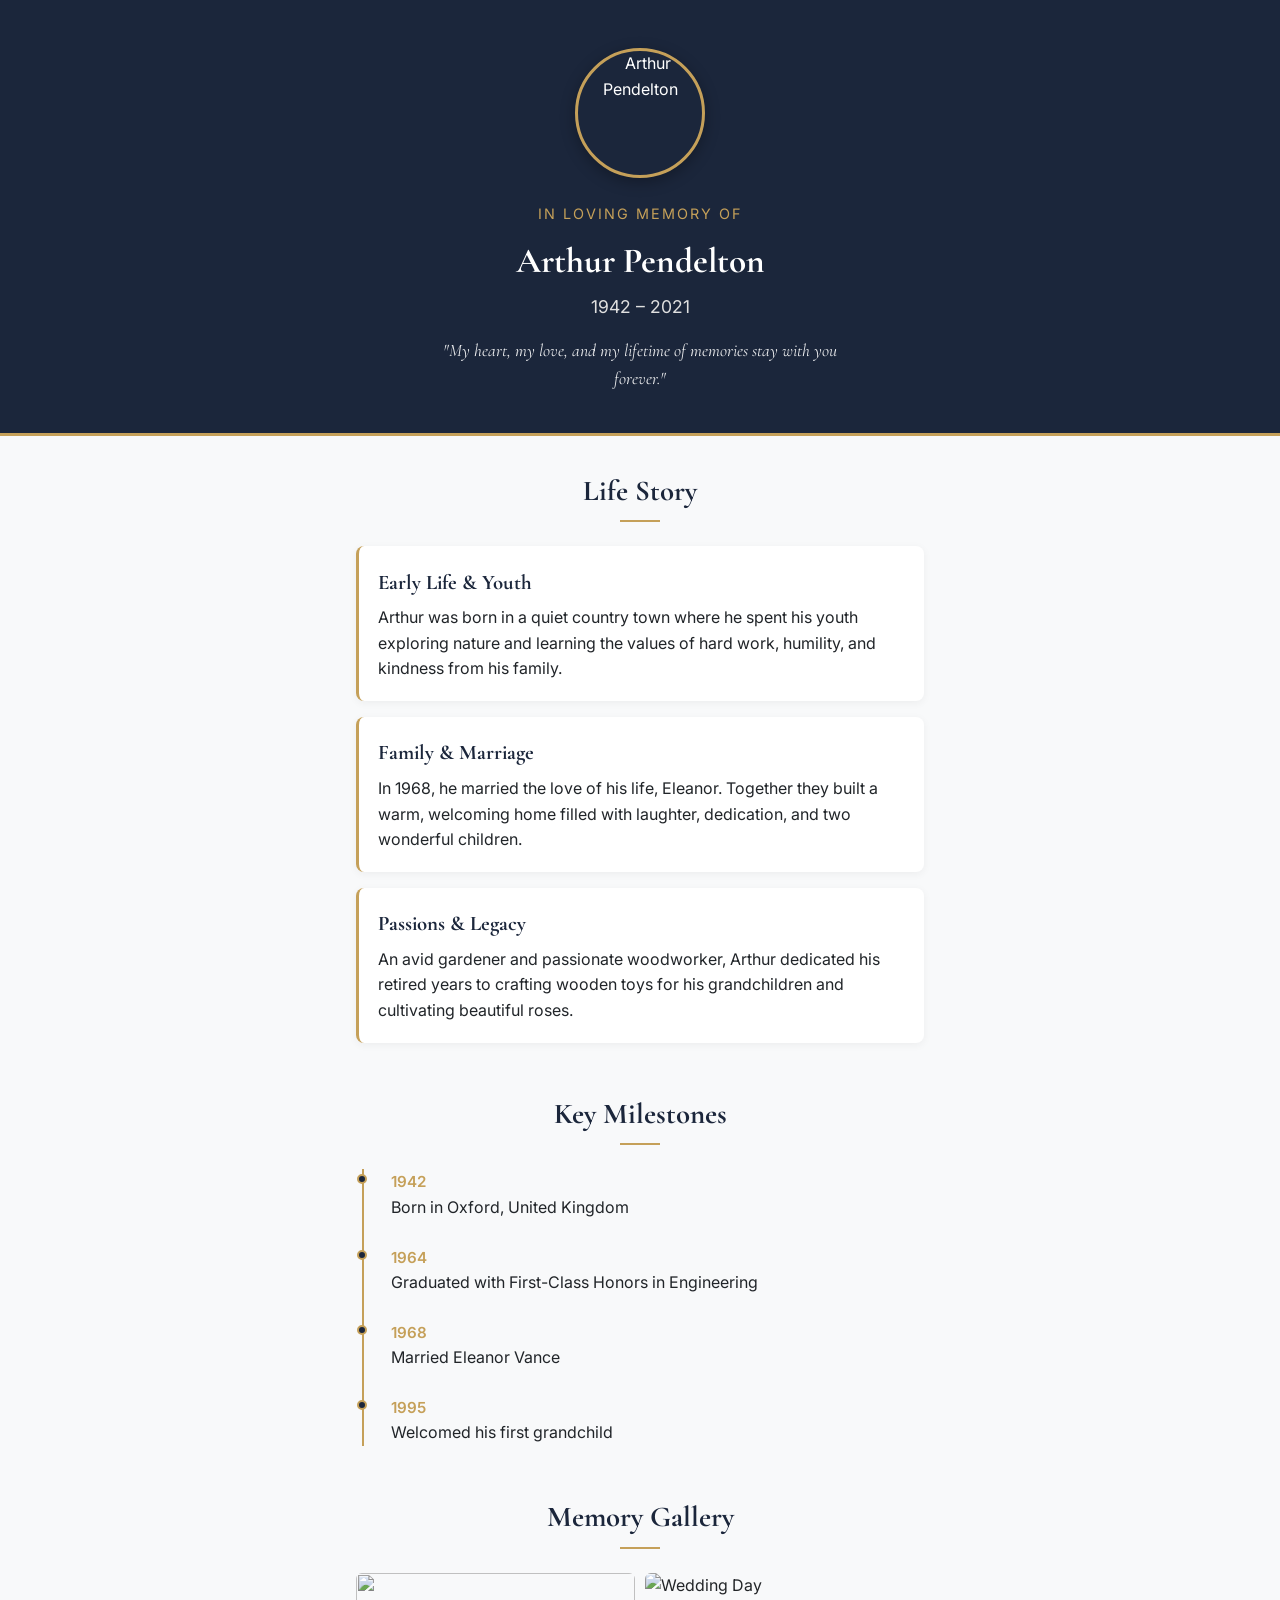
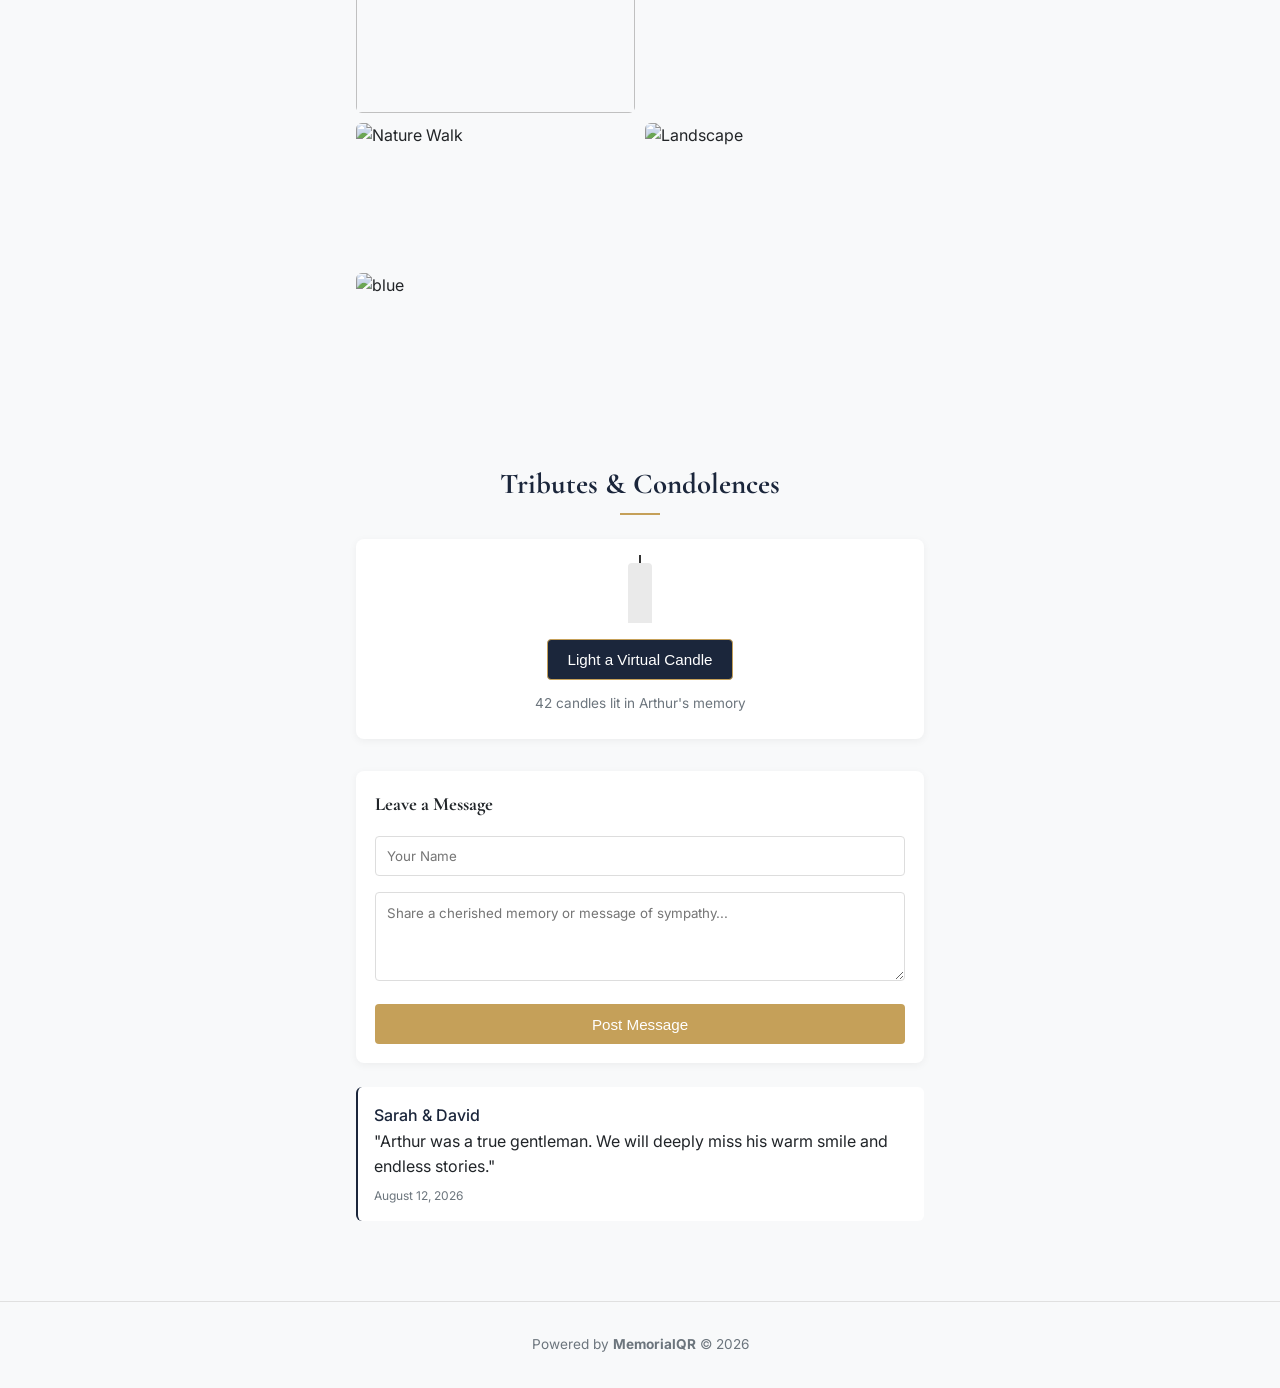
==== index.html @ 142e1235 "Add new image to index.html" ====
<!DOCTYPE html>
<html lang="en">
<head>
  <meta charset="UTF-8">
  <meta name="viewport" content="width=device-width, initial-scale=1.0">
  <title>In Loving Memory - MemorialQR</title>
  <link rel="preconnect" href="https://fonts.googleapis.com">
  <link rel="preconnect" href="https://fonts.gstatic.com" crossorigin>
  <link href="https://fonts.googleapis.com/css2?family=Cormorant+Garamond:wght@400;600;700&family=Inter:wght@300;400;500&display=swap" rel="stylesheet">
  <link rel="stylesheet" href="style.css">
</head>
<body>

  <header class="hero">
    <div class="hero-overlay"></div>
    <div class="hero-content">
      <div class="portrait-wrapper">
        <img src="https://images.unsplash.com/photo-1661500291225-0fcdd4344c45?q=80&w=627&auto=format&fit=crop&ixlib=rb-4.1.0&ixid=M3wxMjA3fDB8MHxwaG90by1wYWdlfHx8fGVufDB8fHx8fA%3D%3D" alt="Arthur Pendelton" class="portrait">
      </div>
      <p class="subtitle">In Loving Memory Of</p>
      <h1>Arthur Pendelton</h1>
      <p class="dates">1942 – 2021</p>
      <blockquote class="quote">"My heart, my love, and my lifetime of memories stay with you forever."</blockquote>
    </div>
  </header>

  <main class="container">

    <section class="section biography">
      <h2>Life Story</h2>
      <div class="bio-card">
        <h3>Early Life & Youth</h3>
        <p>Arthur was born in a quiet country town where he spent his youth exploring nature and learning the values of hard work, humility, and kindness from his family.</p>
      </div>
      <div class="bio-card">
        <h3>Family & Marriage</h3>
        <p>In 1968, he married the love of his life, Eleanor. Together they built a warm, welcoming home filled with laughter, dedication, and two wonderful children.</p>
      </div>
      <div class="bio-card">
        <h3>Passions & Legacy</h3>
        <p>An avid gardener and passionate woodworker, Arthur dedicated his retired years to crafting wooden toys for his grandchildren and cultivating beautiful roses.</p>
      </div>
    </section>

    <section class="section timeline-section">
      <h2>Key Milestones</h2>
      <div class="timeline">
        <div class="timeline-item">
          <div class="timeline-dot"></div>
          <div class="timeline-content">
            <span class="year">1942</span>
            <p>Born in Oxford, United Kingdom</p>
          </div>
        </div>
        <div class="timeline-item">
          <div class="timeline-dot"></div>
          <div class="timeline-content">
            <span class="year">1964</span>
            <p>Graduated with First-Class Honors in Engineering</p>
          </div>
        </div>
        <div class="timeline-item">
          <div class="timeline-dot"></div>
          <div class="timeline-content">
            <span class="year">1968</span>
            <p>Married Eleanor Vance</p>
          </div>
        </div>
        <div class="timeline-item">
          <div class="timeline-dot"></div>
          <div class="timeline-content">
            <span class="year">1995</span>
            <p>Welcomed his first grandchild</p>
          </div>
        </div>
      </div>
    </section>

    <section class="section gallery-section">
      <h2>Memory Gallery</h2>
      <div class="gallery-grid">
        <img src="https://images.unsplash.com/photo-1514415008039-efa173293080?q=80&w=1473&auto=format&fit=crop&ixlib=rb-4.1.0&ixid=M3wxMjA3fDB8MHxwaG90by1wYWdlfHx8fGVufDB8fHx8fA%3D%3D">
        <img src="https://images.unsplash.com/photo-1723140934387-aef910e0ea61?q=80&w=1470&auto=format&fit=crop&ixlib=rb-4.1.0&ixid=M3wxMjA3fDB8MHxwaG90by1wYWdlfHx8fGVufDB8fHx8fA%3D%3D" alt="Wedding Day">
        <img src="https://images.unsplash.com/photo-1506744038136-46273834b3fb?auto=format&fit=crop&q=80&w=400" alt="Nature Walk">
        <img src="https://images.unsplash.com/photo-1470071459604-3b5ec3a7fe05?auto=format&fit=crop&q=80&w=400" alt="Landscape">
        <img src="https://plus.unsplash.com/premium_photo-1752521131526-51775cd04842?q=80&w=830&auto=format&fit=crop&ixlib=rb-4.1.0&ixid=M3wxMjA3fDB8MHxwaG90by1wYWdlfHx8fGVufDB8fHx8fA%3D%3D" alt="blue"
      </div>
    </section>

    <section class="section tributes-section">
      <h2>Tributes & Condolences</h2>
      
      <div class="candle-container">
        <div class="candle" id="candle">
          <div class="flame" id="flame"></div>
          <div class="wick"></div>
        </div>
        <button id="lightCandleBtn" class="btn-primary">Light a Virtual Candle</button>
        <p class="candle-counter"><span id="candleCount">42</span> candles lit in Arthur's memory</p>
      </div>

      <form id="tributeForm" class="tribute-form">
        <h3>Leave a Message</h3>
        <input type="text" id="authorName" placeholder="Your Name" required>
        <textarea id="messageText" rows="4" placeholder="Share a cherished memory or message of sympathy..." required></textarea>
        <button type="submit" class="btn-secondary">Post Message</button>
      </form>

      <div id="messagesList" class="messages-list">
        <div class="message-card">
          <p class="message-author">Sarah & David</p>
          <p class="message-body">"Arthur was a true gentleman. We will deeply miss his warm smile and endless stories."</p>
          <span class="message-date">August 12, 2026</span>
        </div>
      </div>
    </section>

  </main>

  <footer>
    <p>Powered by <strong>MemorialQR</strong> &copy; 2026</p>
  </footer>

    <script src="https://www.gstatic.com/firebasejs/10.8.0/firebase-app-compat.js"></script>
    <script src="https://www.gstatic.com/firebasejs/10.8.0/firebase-database-compat.js"></script>
    <script src="script.js"></script>
</body>
</html>
---- style.css ----
/* Color Palette & Font Settings */
:root {
  --bg-color: #F8F9FA;
  --card-bg: #FFFFFF;
  --primary: #1B263B;
  --accent: #C5A059;
  --text-main: #212529;
  --text-muted: #6C757D;
  --font-heading: 'Cormorant Garamond', Georgia, serif;
  --font-body: 'Inter', sans-serif;
}

* {
  box-sizing: border-box;
  margin: 0;
  padding: 0;
}

body {
  background-color: var(--bg-color);
  color: var(--text-main);
  font-family: var(--font-body);
  line-height: 1.6;
}

/* Hero Section */
.hero {
  position: relative;
  background-color: var(--primary);
  color: #FFFFFF;
  text-align: center;
  padding: 3rem 1.5rem 2.5rem;
  border-bottom: 3px solid var(--accent);
}

.portrait-wrapper {
  margin: 0 auto 1.5rem;
  width: 130px;
  height: 130px;
  border-radius: 50%;
  border: 3px solid var(--accent);
  overflow: hidden;
  box-shadow: 0 4px 15px rgba(0,0,0,0.3);
}

.portrait {
  width: 100%;
  height: 100%;
  object-fit: cover;
  filter: grayscale(80%);
}

.subtitle {
  font-size: 0.9rem;
  letter-spacing: 2px;
  text-transform: uppercase;
  color: var(--accent);
  margin-bottom: 0.5rem;
}

.hero h1 {
  font-family: var(--font-heading);
  font-size: 2.2rem;
  font-weight: 700;
  margin-bottom: 0.2rem;
}

.dates {
  font-size: 1.1rem;
  color: #E0E0E0;
  margin-bottom: 1rem;
}

.quote {
  font-family: var(--font-heading);
  font-style: italic;
  font-size: 1.1rem;
  max-width: 400px;
  margin: 0 auto;
  opacity: 0.9;
}

/* Layout Container */
.container {
  max-width: 600px;
  margin: 0 auto;
  padding: 2rem 1rem;
}

.section {
  margin-bottom: 3rem;
}

.section h2 {
  font-family: var(--font-heading);
  font-size: 1.8rem;
  color: var(--primary);
  text-align: center;
  margin-bottom: 1.5rem;
  position: relative;
}

.section h2::after {
  content: '';
  display: block;
  width: 40px;
  height: 2px;
  background-color: var(--accent);
  margin: 0.4rem auto 0;
}

/* Bio Cards */
.bio-card {
  background: var(--card-bg);
  padding: 1.2rem;
  border-radius: 8px;
  margin-bottom: 1rem;
  box-shadow: 0 2px 8px rgba(0,0,0,0.05);
  border-left: 3px solid var(--accent);
}

.bio-card h3 {
  font-family: var(--font-heading);
  font-size: 1.3rem;
  color: var(--primary);
  margin-bottom: 0.4rem;
}

/* Timeline */
.timeline {
  position: relative;
  padding-left: 20px;
}

.timeline::before {
  content: '';
  position: absolute;
  left: 6px;
  top: 0;
  bottom: 0;
  width: 2px;
  background-color: var(--accent);
}

.timeline-item {
  position: relative;
  margin-bottom: 1.5rem;
  padding-left: 15px;
}

.timeline-dot {
  position: absolute;
  left: -19px;
  top: 5px;
  width: 10px;
  height: 10px;
  border-radius: 50%;
  background-color: var(--primary);
  border: 2px solid var(--accent);
}

.timeline-content .year {
  font-weight: 600;
  color: var(--accent);
  font-size: 0.95rem;
}

/* Gallery Grid */
.gallery-grid {
  display: grid;
  grid-template-columns: repeat(2, 1fr);
  gap: 10px;
}

.gallery-grid img {
  width: 100%;
  height: 140px;
  object-fit: cover;
  border-radius: 6px;
  filter: grayscale(30%);
}

/* Candle Component */
.candle-container {
  text-align: center;
  background: var(--card-bg);
  padding: 1.5rem;
  border-radius: 8px;
  box-shadow: 0 2px 8px rgba(0,0,0,0.05);
  margin-bottom: 2rem;
}

.candle {
  width: 24px;
  height: 60px;
  background: #EAEAEA;
  margin: 0 auto 1rem;
  border-radius: 4px 4px 0 0;
  position: relative;
}

.wick {
  width: 2px;
  height: 8px;
  background: #333;
  position: absolute;
  top: -8px;
  left: 50%;
  transform: translateX(-50%);
}

.flame {
  display: none;
  width: 12px;
  height: 20px;
  background: orange;
  border-radius: 50% 50% 20% 20%;
  position: absolute;
  top: -26px;
  left: 50%;
  transform: translateX(-50%);
  box-shadow: 0 0 10px yellow;
  animation: flicker 0.1s infinite alternate;
}

@keyframes flicker {
  0% { transform: translateX(-50%) scale(1); }
  100% { transform: translateX(-50%) scale(1.1); }
}

.candle.lit .flame {
  display: block;
}

/* Buttons & Form */
.btn-primary, .btn-secondary {
  background-color: var(--primary);
  color: #FFF;
  border: 1px solid var(--accent);
  padding: 0.7rem 1.2rem;
  font-size: 0.95rem;
  border-radius: 4px;
  cursor: pointer;
}

.btn-secondary {
  background-color: var(--accent);
  border: none;
  width: 100%;
}

.candle-counter {
  font-size: 0.85rem;
  color: var(--text-muted);
  margin-top: 0.8rem;
}

.tribute-form {
  background: var(--card-bg);
  padding: 1.2rem;
  border-radius: 8px;
  box-shadow: 0 2px 8px rgba(0,0,0,0.05);
  margin-bottom: 1.5rem;
}

.tribute-form h3 {
  font-family: var(--font-heading);
  margin-bottom: 1rem;
}

.tribute-form input, .tribute-form textarea {
  width: 100%;
  padding: 0.7rem;
  margin-bottom: 1rem;
  border: 1px solid #DDD;
  border-radius: 4px;
  font-family: inherit;
}

.messages-list .message-card {
  background: var(--card-bg);
  padding: 1rem;
  border-radius: 6px;
  margin-bottom: 0.8rem;
  border-left: 2px solid var(--primary);
}

.message-author {
  font-weight: 500;
  color: var(--primary);
}

.message-date {
  font-size: 0.75rem;
  color: var(--text-muted);
  display: block;
  margin-top: 0.4rem;
}

footer {
  text-align: center;
  padding: 2rem 1rem;
  font-size: 0.85rem;
  color: var(--text-muted);
  border-top: 1px solid #E0E0E0;
}
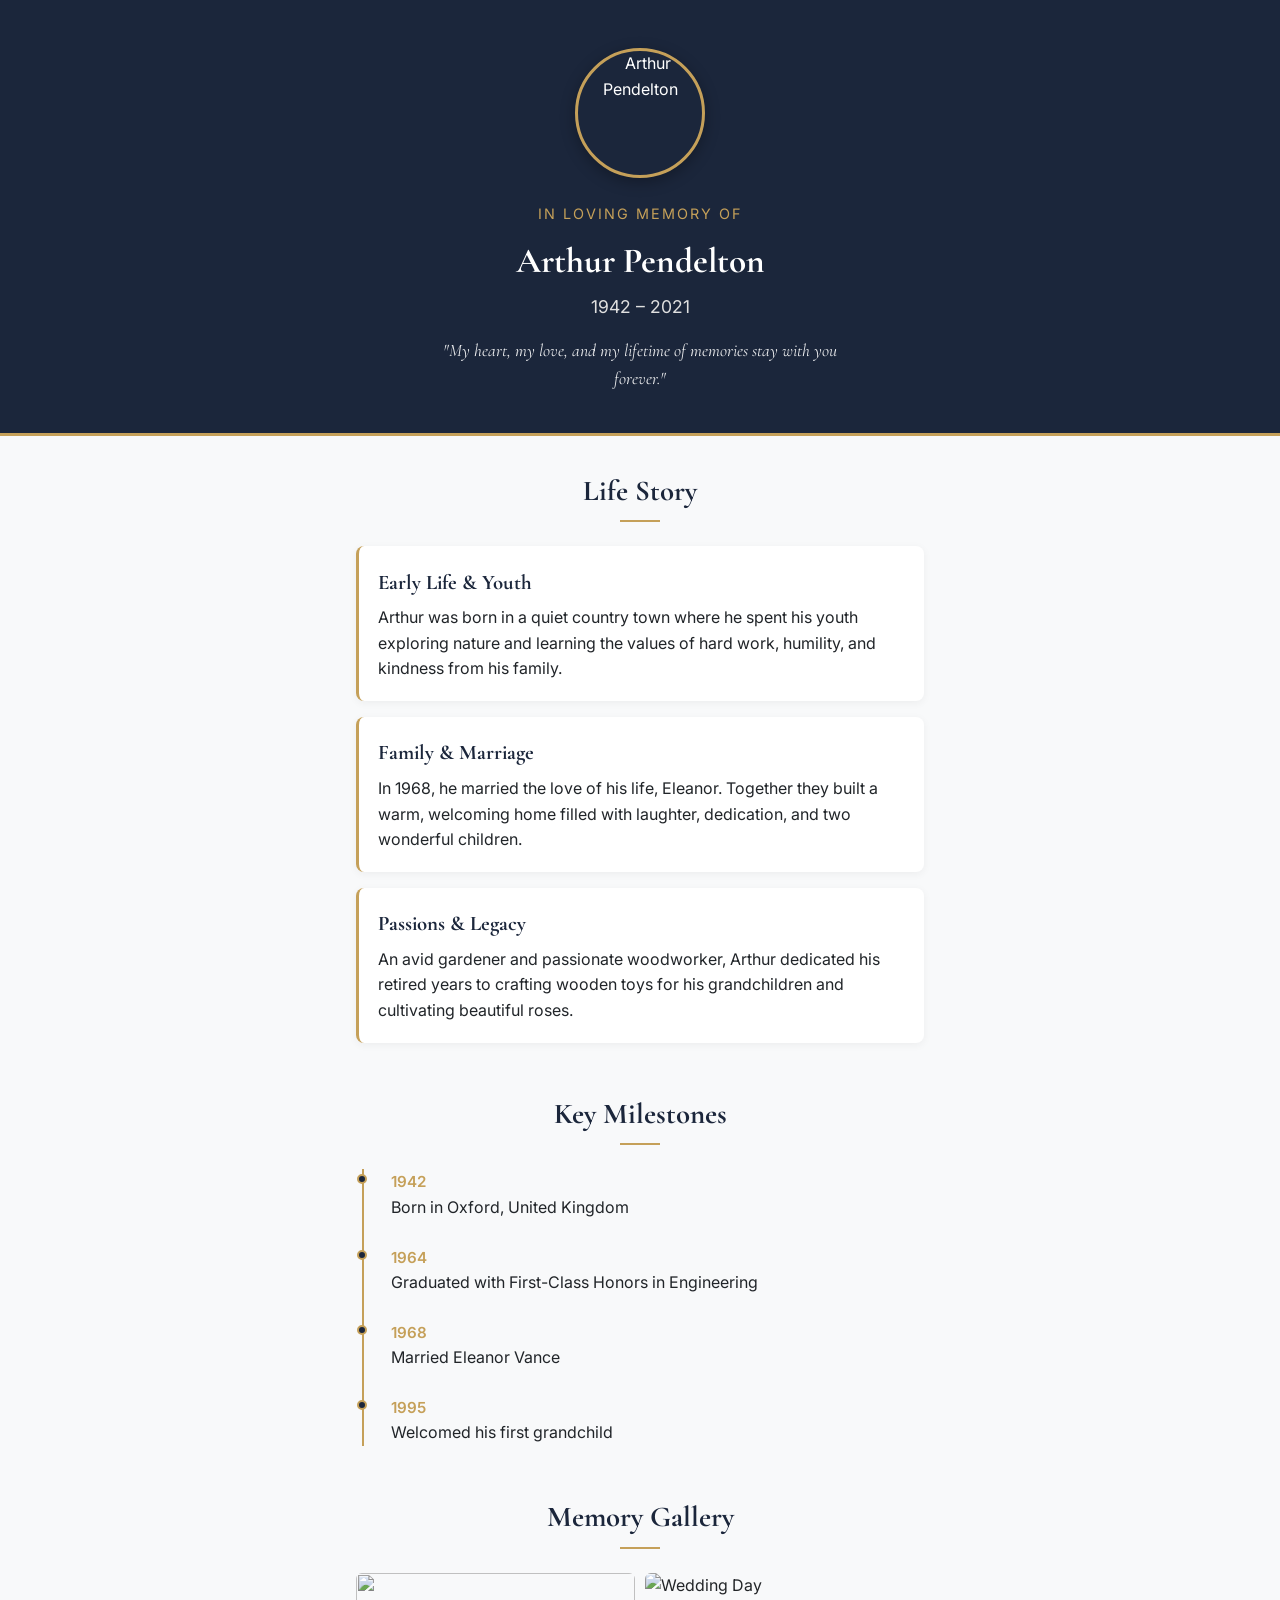
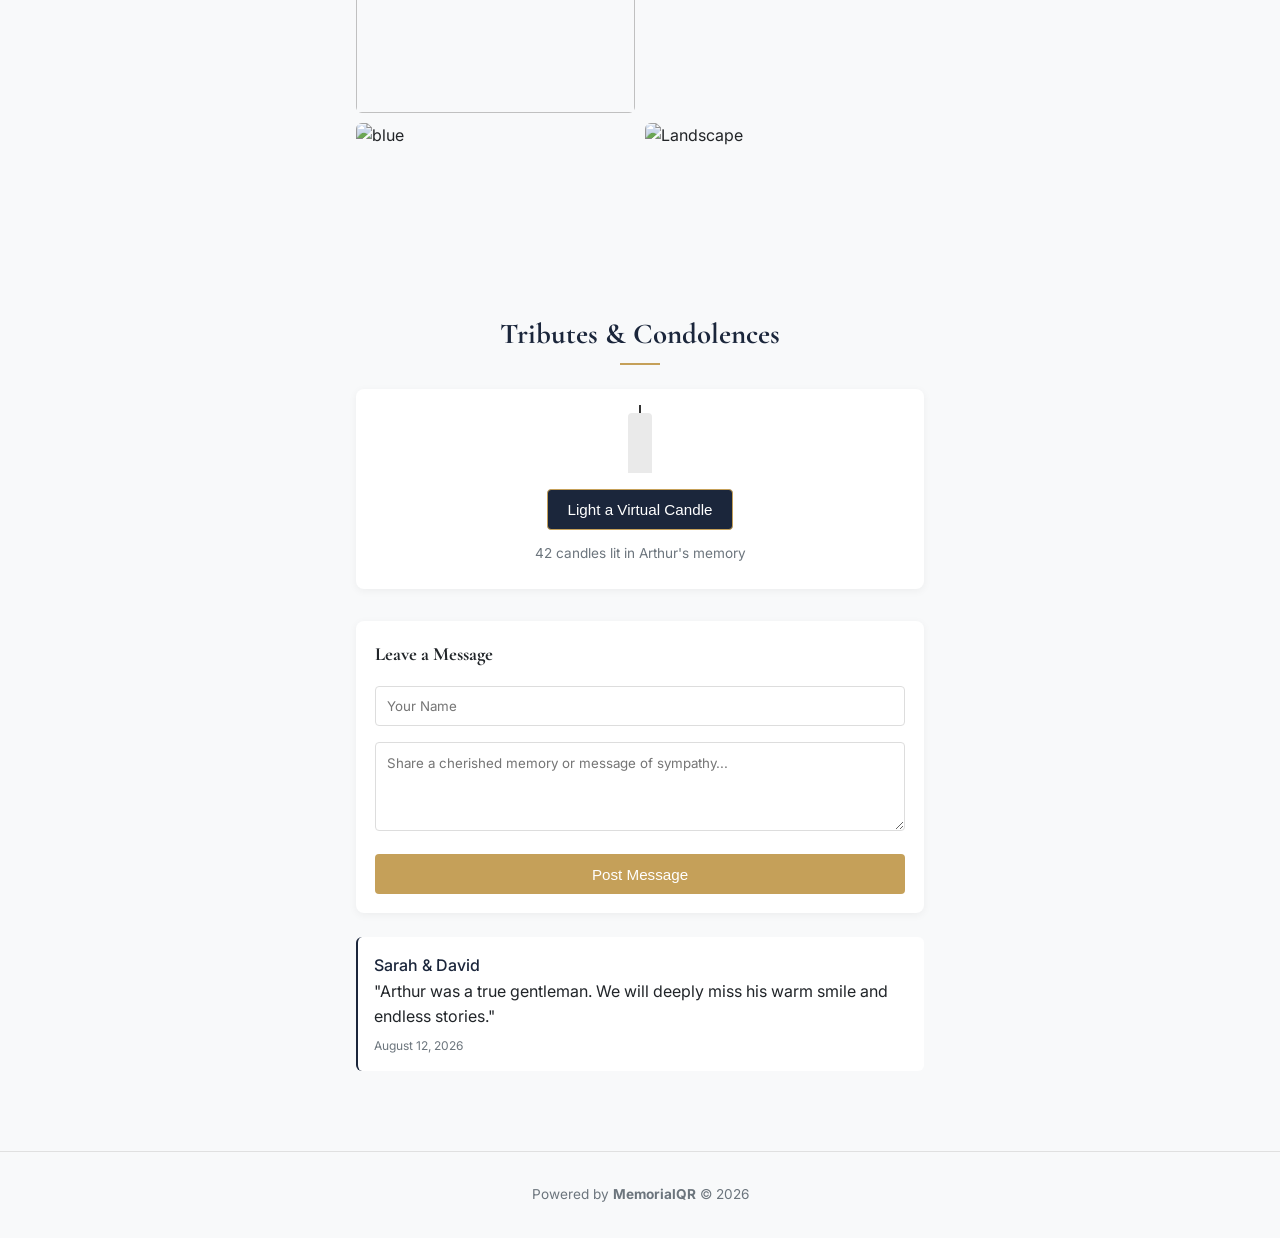
==== commit 19b0f9bf: "Update index.html" ====
--- a/index.html
+++ b/index.html
@@ -81,9 +81,10 @@
       <div class="gallery-grid">
         <img src="https://images.unsplash.com/photo-1514415008039-efa173293080?q=80&w=1473&auto=format&fit=crop&ixlib=rb-4.1.0&ixid=M3wxMjA3fDB8MHxwaG90by1wYWdlfHx8fGVufDB8fHx8fA%3D%3D">
         <img src="https://images.unsplash.com/photo-1723140934387-aef910e0ea61?q=80&w=1470&auto=format&fit=crop&ixlib=rb-4.1.0&ixid=M3wxMjA3fDB8MHxwaG90by1wYWdlfHx8fGVufDB8fHx8fA%3D%3D" alt="Wedding Day">
+        <img src="https://plus.unsplash.com/premium_photo-1752521131526-51775cd04842?q=80&w=830&auto=format&fit=crop&ixlib=rb-4.1.0&ixid=M3wxMjA3fDB8MHxwaG90by1wYWdlfHx8fGVufDB8fHx8fA%3D%3D" alt="blue"
         <img src="https://images.unsplash.com/photo-1506744038136-46273834b3fb?auto=format&fit=crop&q=80&w=400" alt="Nature Walk">
         <img src="https://images.unsplash.com/photo-1470071459604-3b5ec3a7fe05?auto=format&fit=crop&q=80&w=400" alt="Landscape">
-        <img src="https://plus.unsplash.com/premium_photo-1752521131526-51775cd04842?q=80&w=830&auto=format&fit=crop&ixlib=rb-4.1.0&ixid=M3wxMjA3fDB8MHxwaG90by1wYWdlfHx8fGVufDB8fHx8fA%3D%3D" alt="blue"
+        
       </div>
     </section>
 
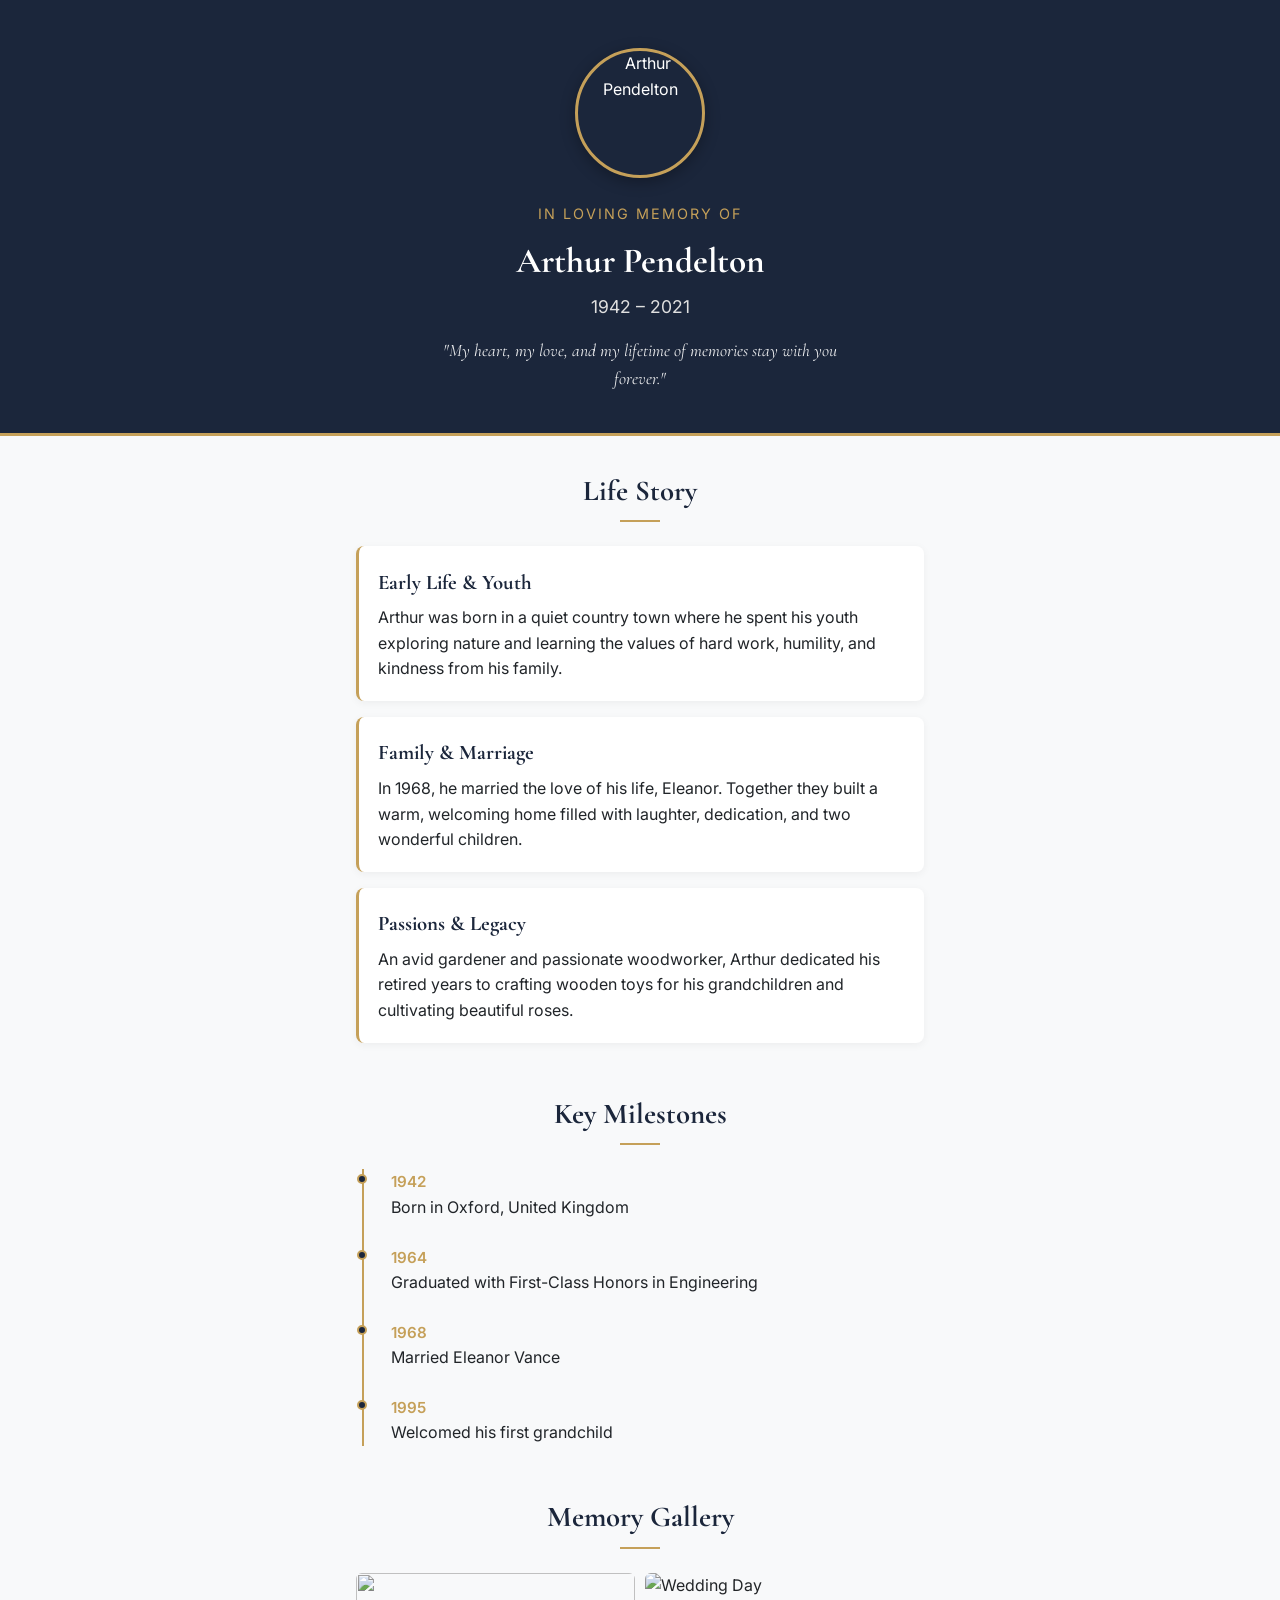
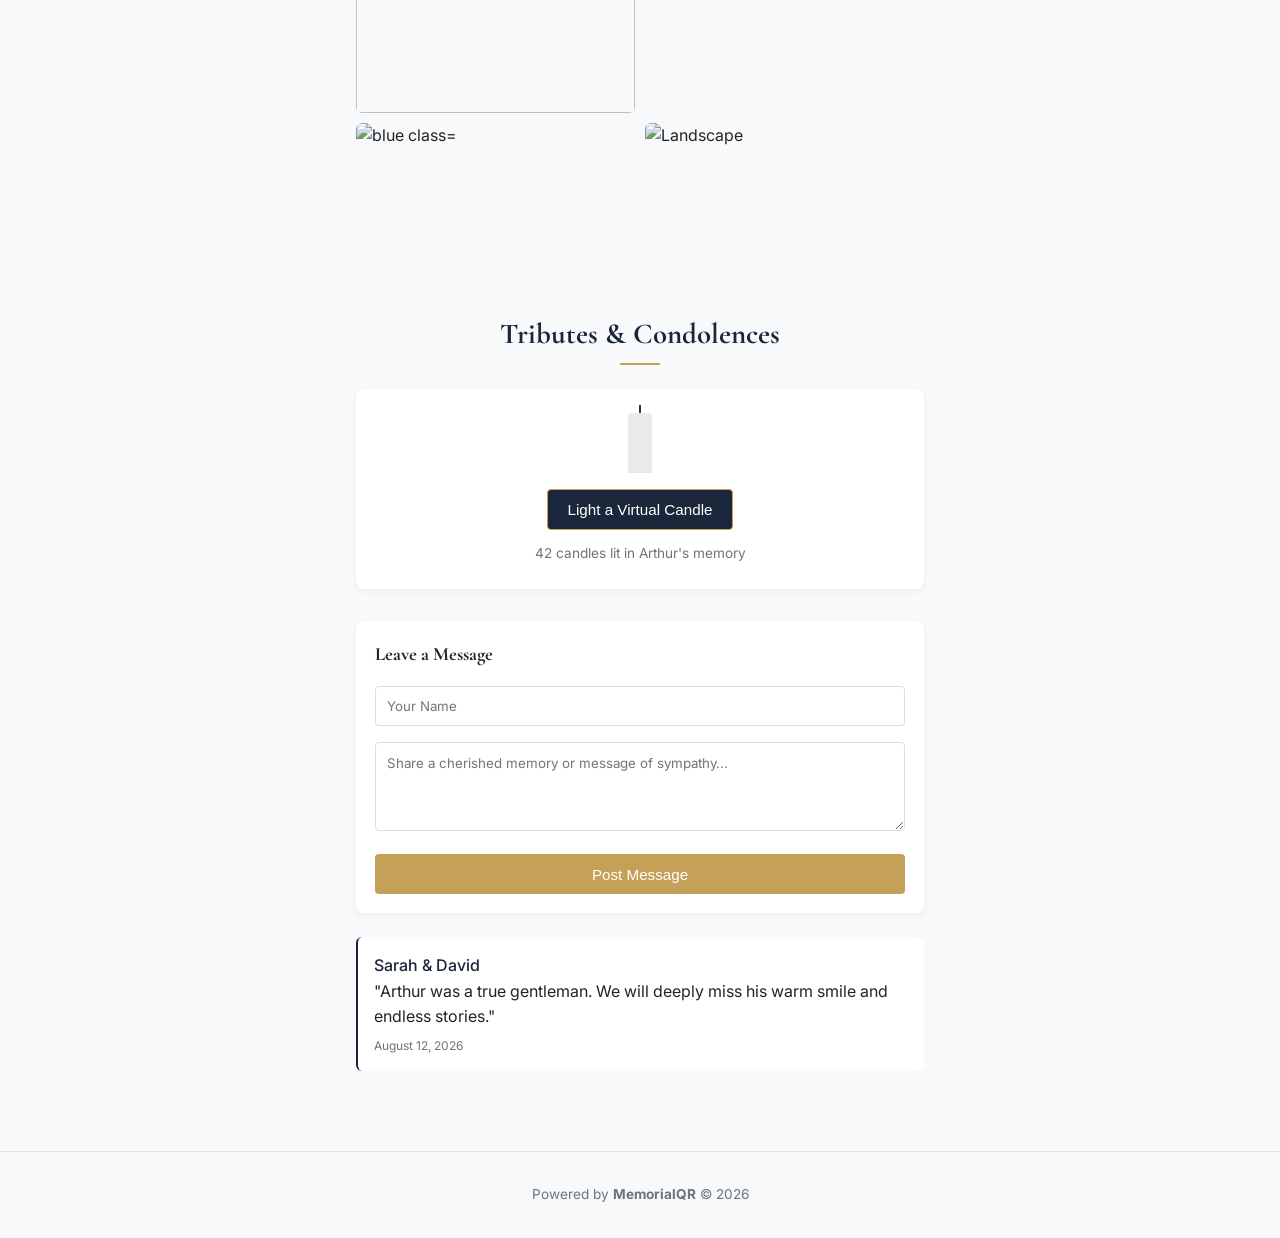
==== commit f14058b5: "Add class to gallery images in index.html" ====
--- a/index.html
+++ b/index.html
@@ -79,11 +79,11 @@
     <section class="section gallery-section">
       <h2>Memory Gallery</h2>
       <div class="gallery-grid">
-        <img src="https://images.unsplash.com/photo-1514415008039-efa173293080?q=80&w=1473&auto=format&fit=crop&ixlib=rb-4.1.0&ixid=M3wxMjA3fDB8MHxwaG90by1wYWdlfHx8fGVufDB8fHx8fA%3D%3D">
-        <img src="https://images.unsplash.com/photo-1723140934387-aef910e0ea61?q=80&w=1470&auto=format&fit=crop&ixlib=rb-4.1.0&ixid=M3wxMjA3fDB8MHxwaG90by1wYWdlfHx8fGVufDB8fHx8fA%3D%3D" alt="Wedding Day">
-        <img src="https://plus.unsplash.com/premium_photo-1752521131526-51775cd04842?q=80&w=830&auto=format&fit=crop&ixlib=rb-4.1.0&ixid=M3wxMjA3fDB8MHxwaG90by1wYWdlfHx8fGVufDB8fHx8fA%3D%3D" alt="blue"
-        <img src="https://images.unsplash.com/photo-1506744038136-46273834b3fb?auto=format&fit=crop&q=80&w=400" alt="Nature Walk">
-        <img src="https://images.unsplash.com/photo-1470071459604-3b5ec3a7fe05?auto=format&fit=crop&q=80&w=400" alt="Landscape">
+        <img src="https://images.unsplash.com/photo-1514415008039-efa173293080?q=80&w=1473&auto=format&fit=crop&ixlib=rb-4.1.0&ixid=M3wxMjA3fDB8MHxwaG90by1wYWdlfHx8fGVufDB8fHx8fA%3D%3D" class="gallery-img">
+        <img src="https://images.unsplash.com/photo-1723140934387-aef910e0ea61?q=80&w=1470&auto=format&fit=crop&ixlib=rb-4.1.0&ixid=M3wxMjA3fDB8MHxwaG90by1wYWdlfHx8fGVufDB8fHx8fA%3D%3D" alt="Wedding Day" class="gallery-img">
+        <img src="https://plus.unsplash.com/premium_photo-1752521131526-51775cd04842?q=80&w=830&auto=format&fit=crop&ixlib=rb-4.1.0&ixid=M3wxMjA3fDB8MHxwaG90by1wYWdlfHx8fGVufDB8fHx8fA%3D%3D" alt="blue class="gallery-img""
+        <img src="https://images.unsplash.com/photo-1506744038136-46273834b3fb?auto=format&fit=crop&q=80&w=400" alt="Nature Walk" class="gallery-img">
+        <img src="https://images.unsplash.com/photo-1470071459604-3b5ec3a7fe05?auto=format&fit=crop&q=80&w=400" alt="Landscape" class="gallery-img">
         
       </div>
     </section>
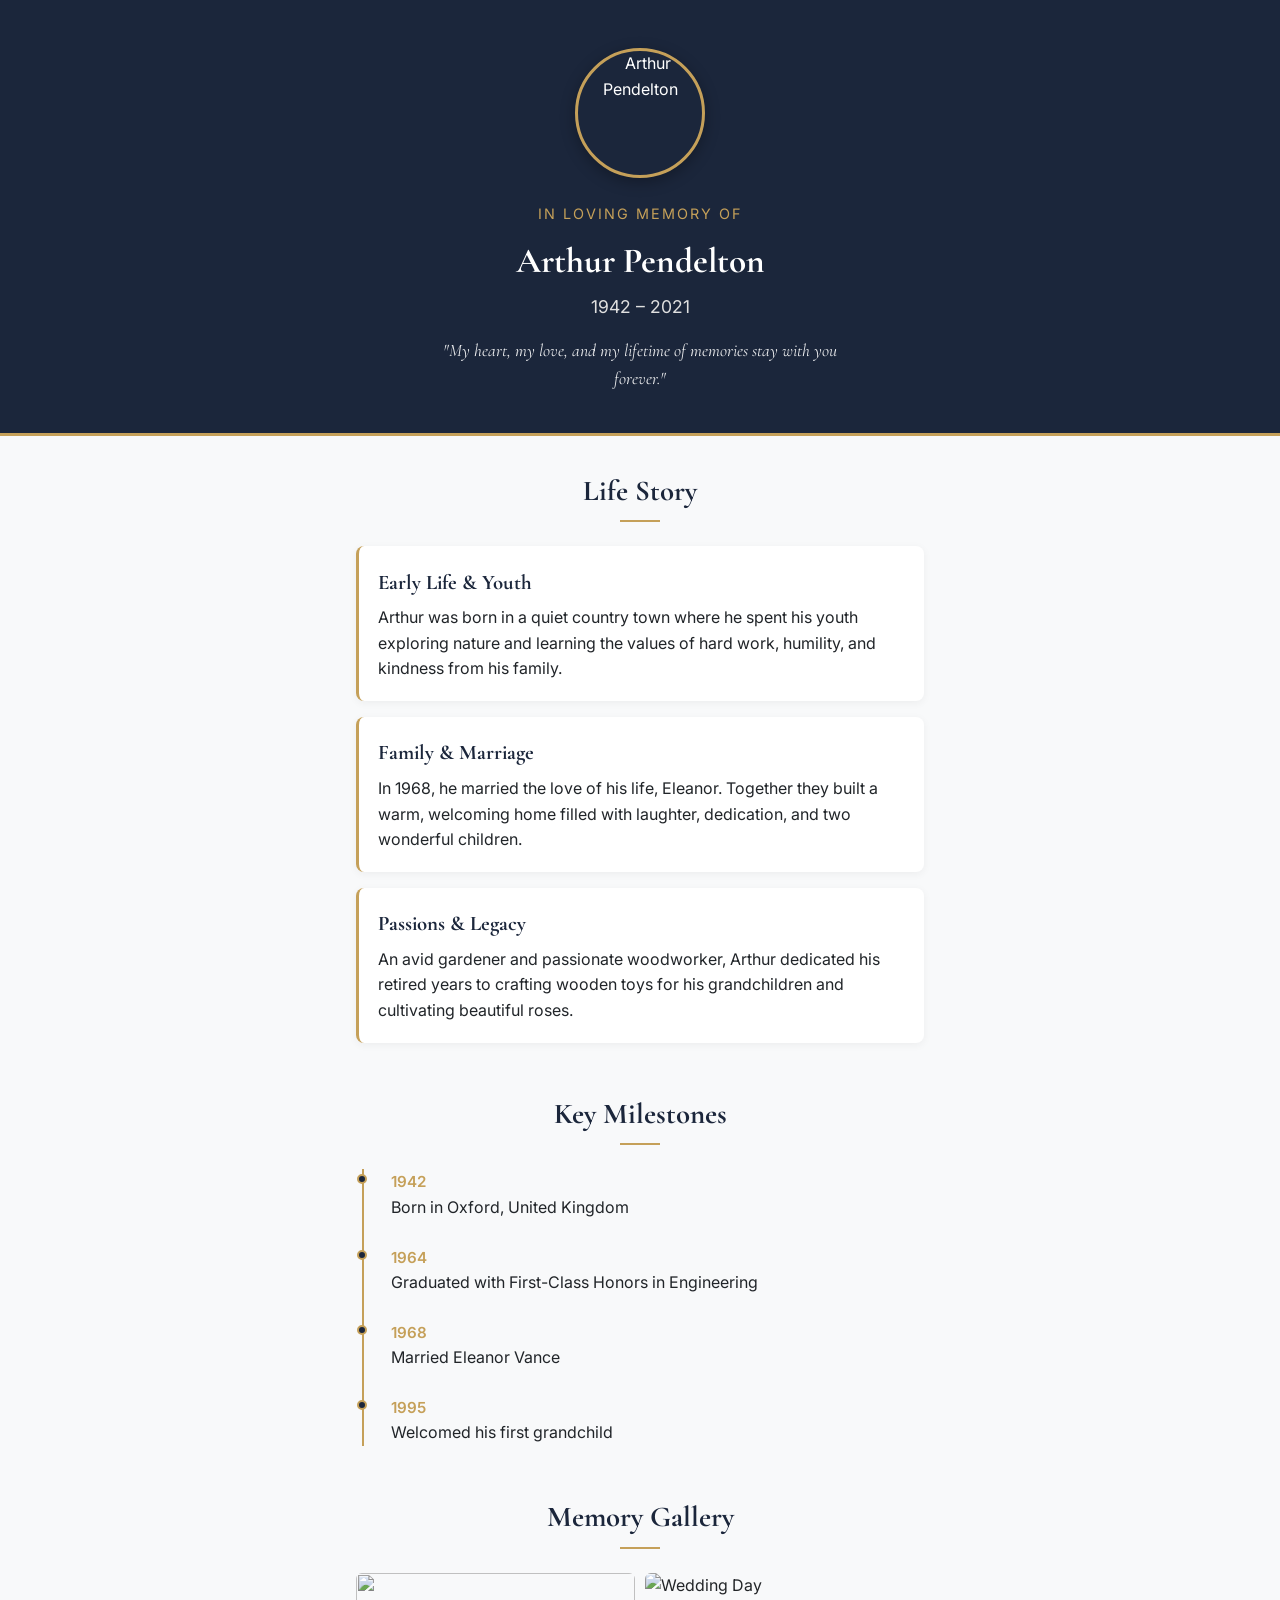
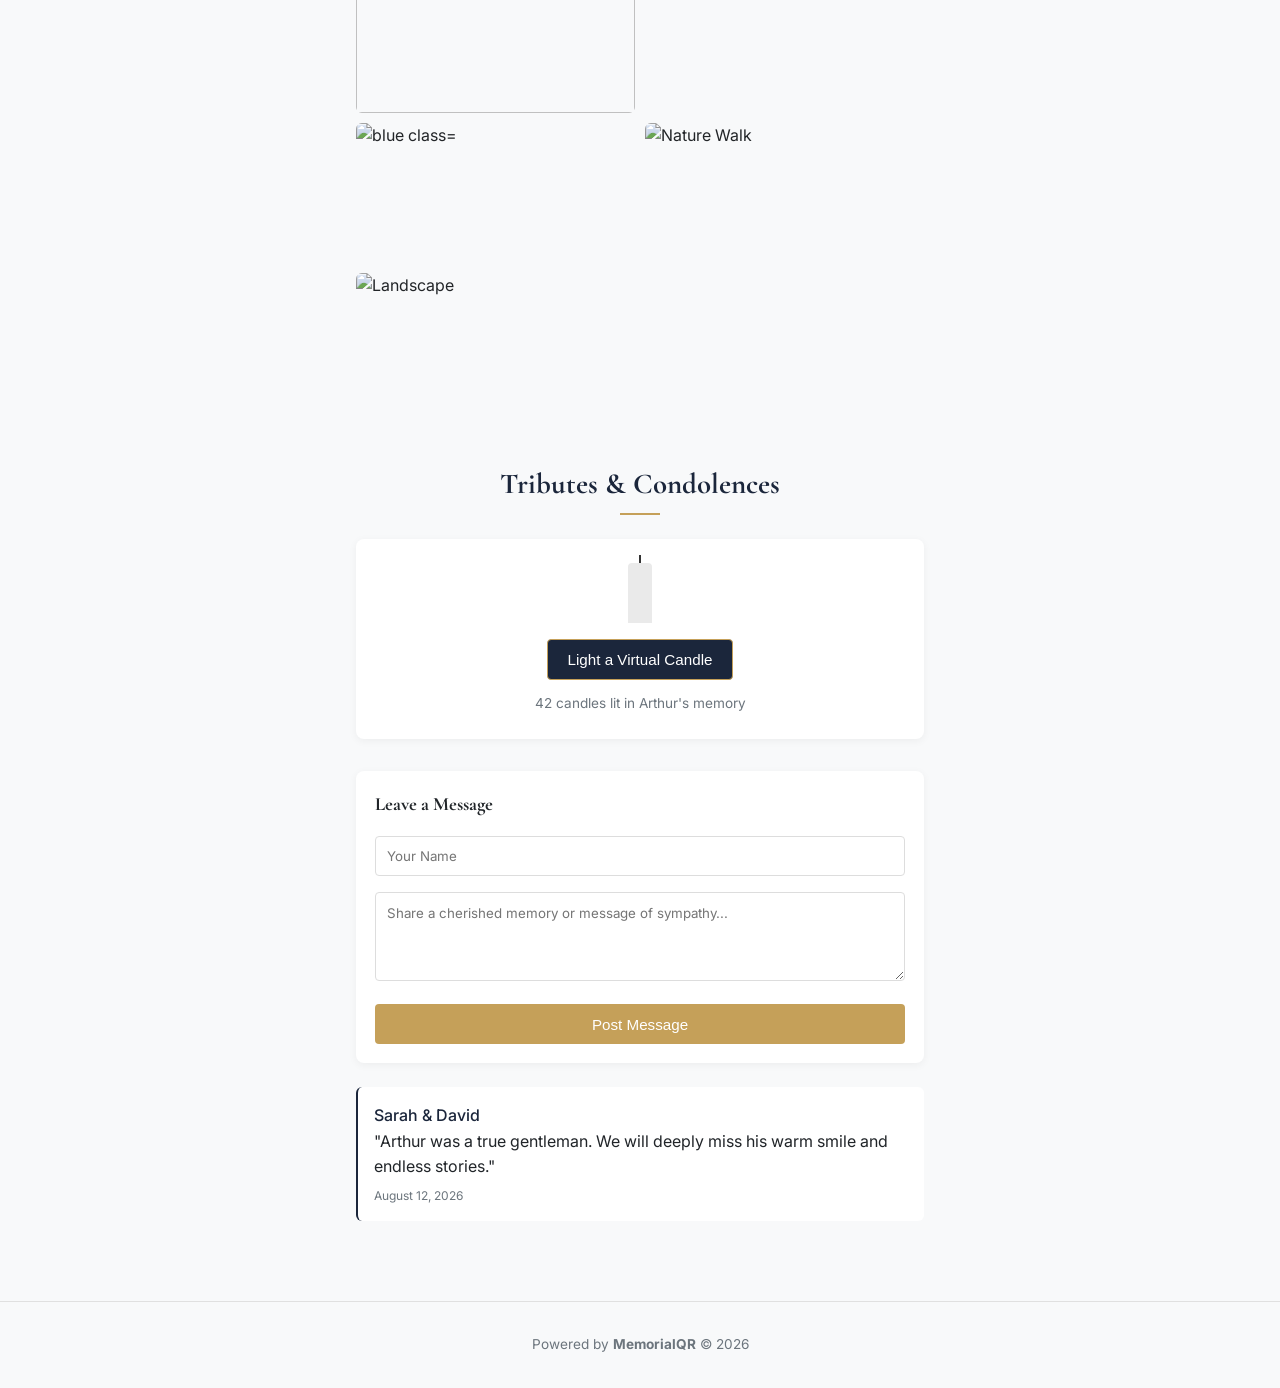
==== commit 028d62a4: "Fix img tag for blue class in gallery" ====
--- a/index.html
+++ b/index.html
@@ -81,7 +81,7 @@
       <div class="gallery-grid">
         <img src="https://images.unsplash.com/photo-1514415008039-efa173293080?q=80&w=1473&auto=format&fit=crop&ixlib=rb-4.1.0&ixid=M3wxMjA3fDB8MHxwaG90by1wYWdlfHx8fGVufDB8fHx8fA%3D%3D" class="gallery-img">
         <img src="https://images.unsplash.com/photo-1723140934387-aef910e0ea61?q=80&w=1470&auto=format&fit=crop&ixlib=rb-4.1.0&ixid=M3wxMjA3fDB8MHxwaG90by1wYWdlfHx8fGVufDB8fHx8fA%3D%3D" alt="Wedding Day" class="gallery-img">
-        <img src="https://plus.unsplash.com/premium_photo-1752521131526-51775cd04842?q=80&w=830&auto=format&fit=crop&ixlib=rb-4.1.0&ixid=M3wxMjA3fDB8MHxwaG90by1wYWdlfHx8fGVufDB8fHx8fA%3D%3D" alt="blue class="gallery-img""
+        <img src="https://plus.unsplash.com/premium_photo-1752521131526-51775cd04842?q=80&w=830&auto=format&fit=crop&ixlib=rb-4.1.0&ixid=M3wxMjA3fDB8MHxwaG90by1wYWdlfHx8fGVufDB8fHx8fA%3D%3D" alt="blue class="gallery-img">
         <img src="https://images.unsplash.com/photo-1506744038136-46273834b3fb?auto=format&fit=crop&q=80&w=400" alt="Nature Walk" class="gallery-img">
         <img src="https://images.unsplash.com/photo-1470071459604-3b5ec3a7fe05?auto=format&fit=crop&q=80&w=400" alt="Landscape" class="gallery-img">
         
@@ -122,8 +122,14 @@
     <p>Powered by <strong>MemorialQR</strong> &copy; 2026</p>
   </footer>
 
-    <script src="https://www.gstatic.com/firebasejs/10.8.0/firebase-app-compat.js"></script>
-    <script src="https://www.gstatic.com/firebasejs/10.8.0/firebase-database-compat.js"></script>
-    <script src="script.js"></script>
+  <div id="imageModal" class="modal">
+    <span class="modal-close" id="modalClose">&times;</span>
+    <img class="modal-content" id="modalImg">
+    <div class="modal-caption" id="modalCaption"></div>
+  </div>
+
+  <script src="https://www.gstatic.com/firebasejs/10.8.0/firebase-app-compat.js"></script>
+  <script src="https://www.gstatic.com/firebasejs/10.8.0/firebase-database-compat.js"></script>
+  <script src="script.js"></script>
 </body>
 </html>
--- a/style.css
+++ b/style.css
@@ -304,3 +304,77 @@
   color: var(--text-muted);
   border-top: 1px solid #E0E0E0;
 }
+
+/* Úprava kurzora na galérii */
+.gallery-grid img {
+  cursor: pointer;
+  transition: transform 0.2s ease, filter 0.2s ease;
+}
+
+.gallery-grid img:hover {
+  transform: scale(1.02);
+  filter: grayscale(0%);
+}
+
+/* Modálne okno (Pozadie na celú obrazovku) */
+.modal {
+  display: none; 
+  position: fixed; 
+  z-index: 1000; 
+  padding-top: 60px; 
+  left: 0;
+  top: 0;
+  width: 100%; 
+  height: 100%; 
+  overflow: auto; 
+  background-color: rgba(0, 0, 0, 0.9); 
+  backdrop-filter: blur(4px);
+}
+
+/* Veľký obrázok */
+.modal-content {
+  margin: auto;
+  display: block;
+  max-width: 90%;
+  max-height: 80vh;
+  border-radius: 6px;
+  box-shadow: 0 4px 20px rgba(0,0,0,0.5);
+  animation: zoom 0.3s ease-in-out;
+}
+
+/* Popis pod fotkou */
+.modal-caption {
+  margin: auto;
+  display: block;
+  width: 80%;
+  max-width: 700px;
+  text-align: center;
+  color: #ccc;
+  padding: 10px 0;
+  font-family: var(--font-body);
+  font-size: 0.95rem;
+}
+
+/* Animácia otvorenia */
+@keyframes zoom {
+  from { transform: scale(0.8); opacity: 0; }
+  to { transform: scale(1); opacity: 1; }
+}
+
+/* Tlačidlo na zatvorenie (X) */
+.modal-close {
+  position: absolute;
+  top: 15px;
+  right: 25px;
+  color: #f1f1f1;
+  font-size: 40px;
+  font-weight: bold;
+  transition: 0.3s;
+  cursor: pointer;
+}
+
+.modal-close:hover,
+.modal-close:focus {
+  color: var(--accent);
+  text-decoration: none;
+}
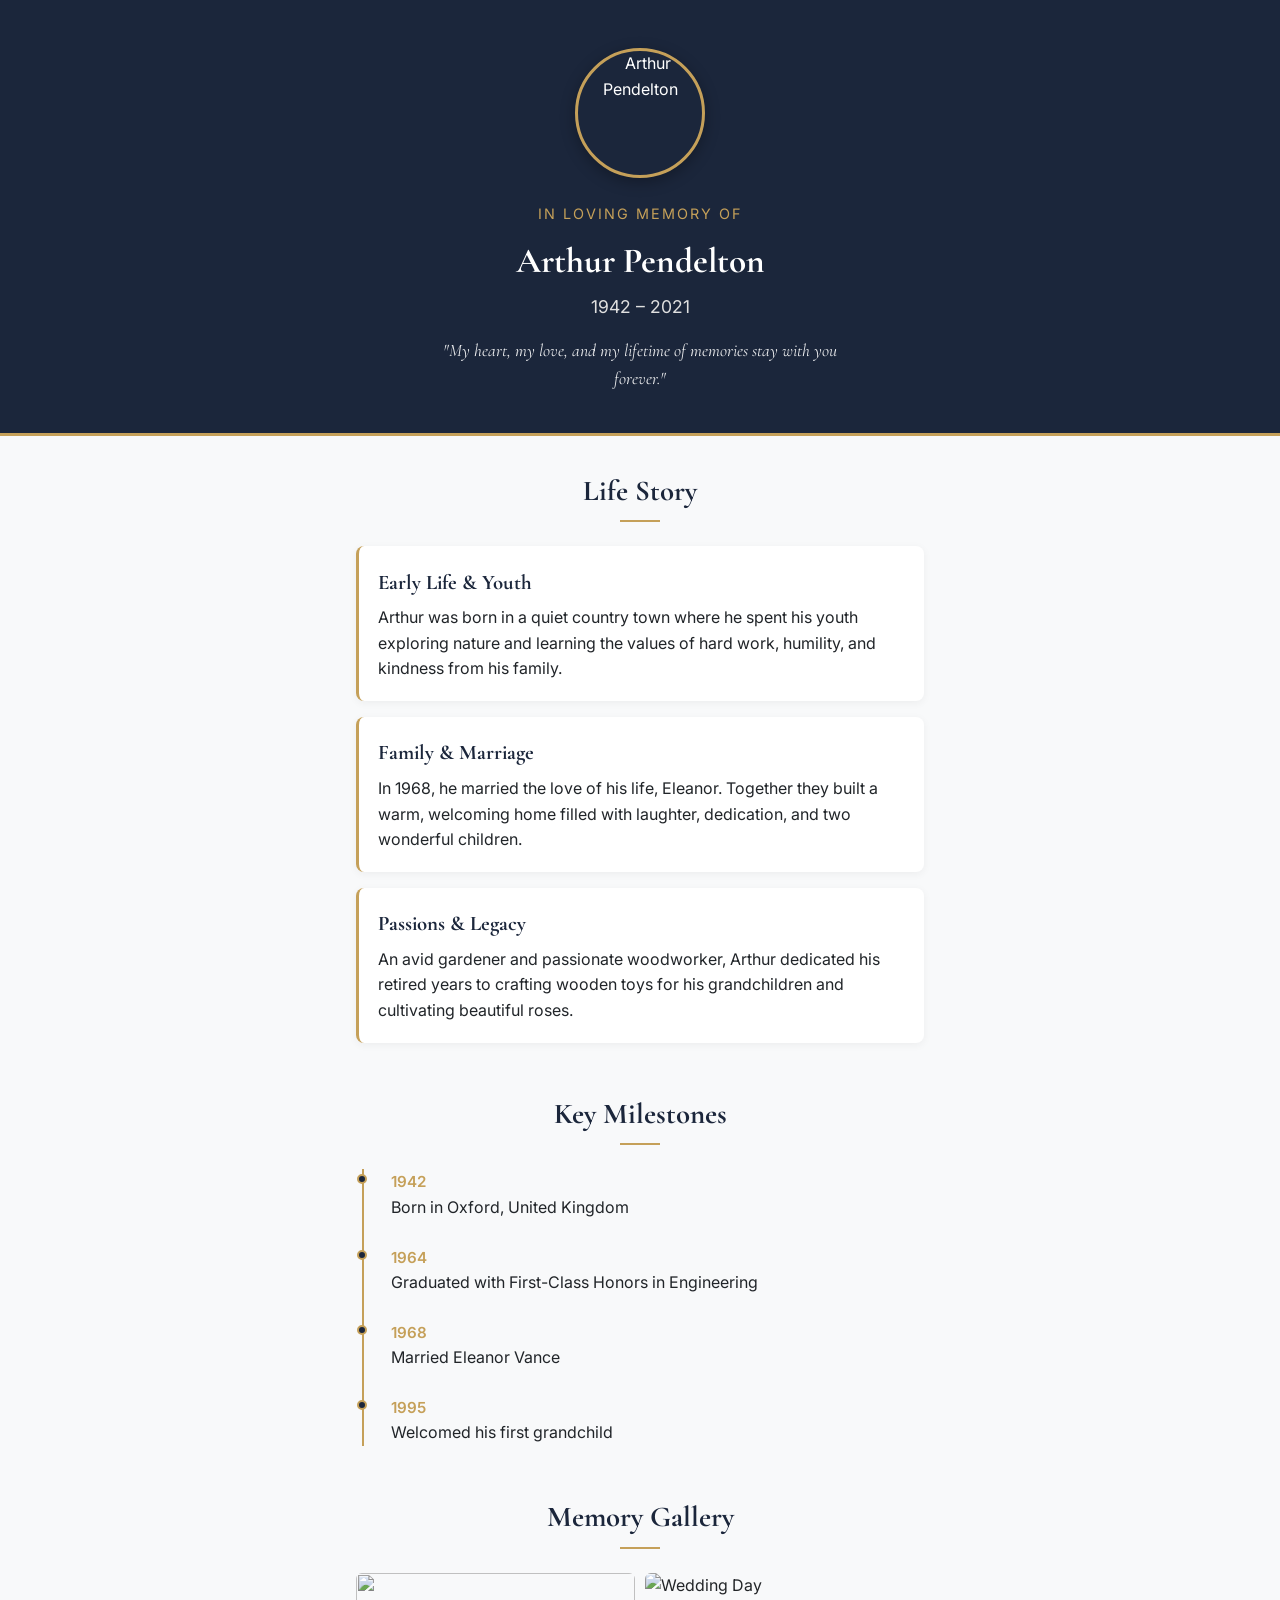
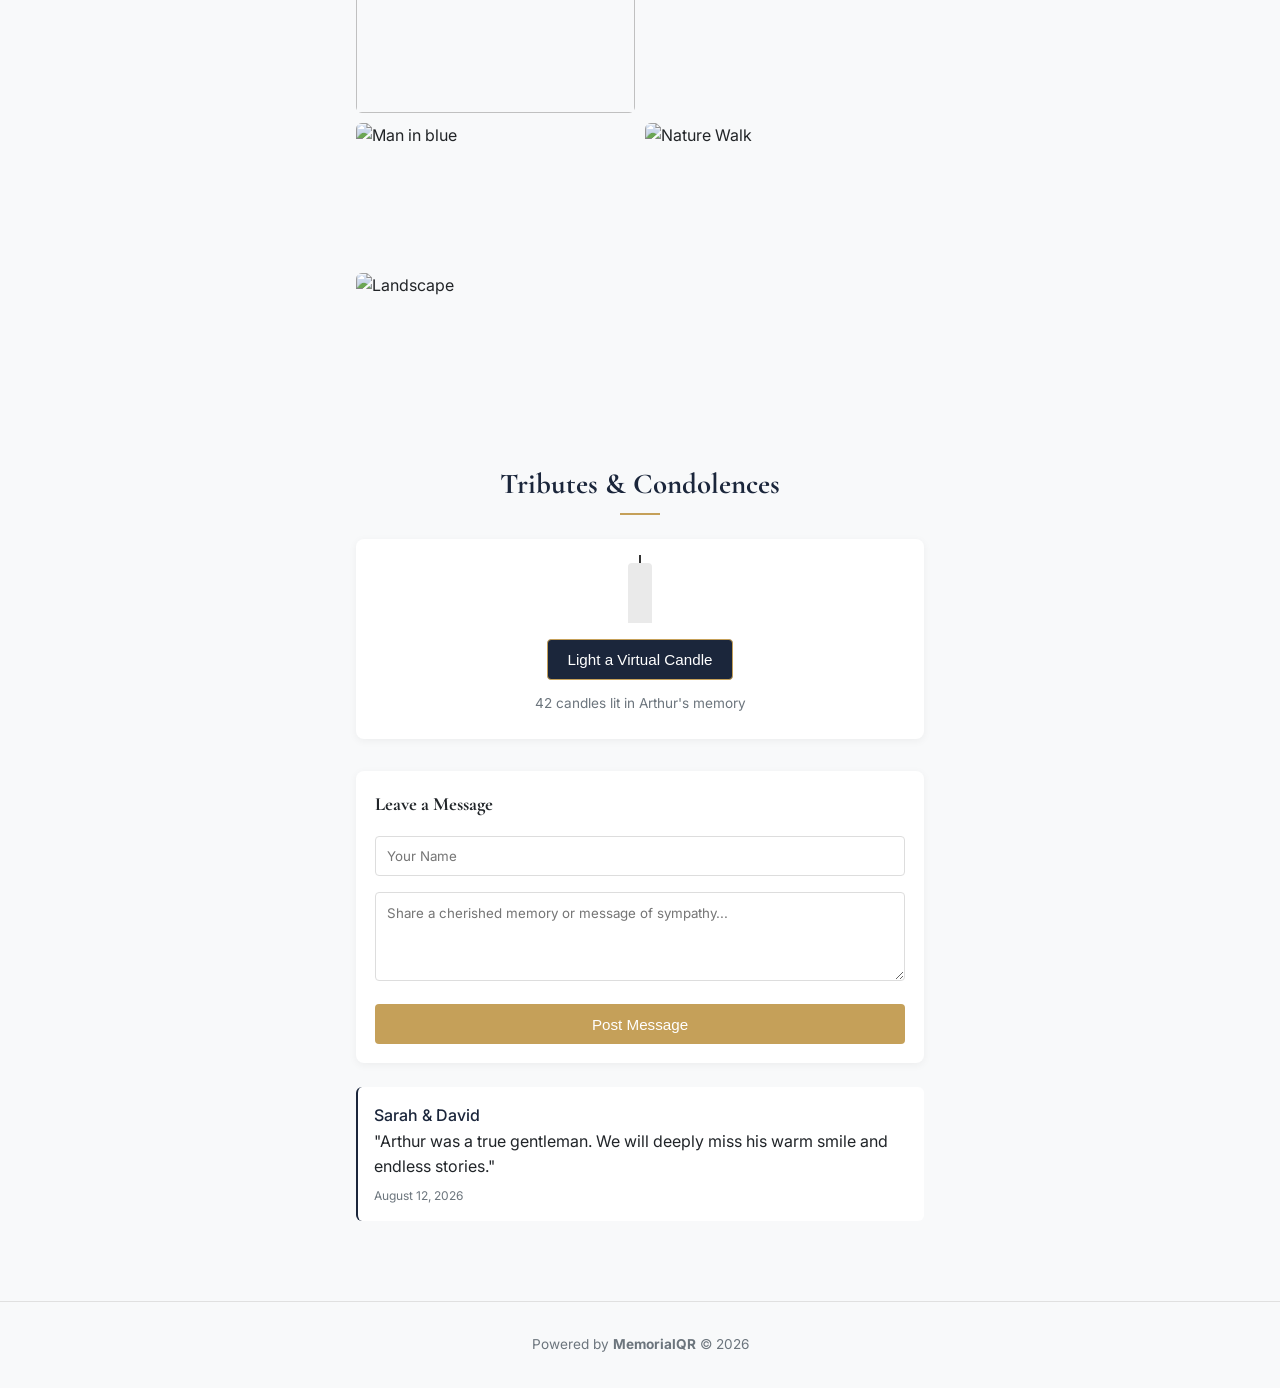
==== commit 1eca54a5: "Update alt text for an image in the gallery" ====
--- a/index.html
+++ b/index.html
@@ -81,7 +81,7 @@
       <div class="gallery-grid">
         <img src="https://images.unsplash.com/photo-1514415008039-efa173293080?q=80&w=1473&auto=format&fit=crop&ixlib=rb-4.1.0&ixid=M3wxMjA3fDB8MHxwaG90by1wYWdlfHx8fGVufDB8fHx8fA%3D%3D" class="gallery-img">
         <img src="https://images.unsplash.com/photo-1723140934387-aef910e0ea61?q=80&w=1470&auto=format&fit=crop&ixlib=rb-4.1.0&ixid=M3wxMjA3fDB8MHxwaG90by1wYWdlfHx8fGVufDB8fHx8fA%3D%3D" alt="Wedding Day" class="gallery-img">
-        <img src="https://plus.unsplash.com/premium_photo-1752521131526-51775cd04842?q=80&w=830&auto=format&fit=crop&ixlib=rb-4.1.0&ixid=M3wxMjA3fDB8MHxwaG90by1wYWdlfHx8fGVufDB8fHx8fA%3D%3D" alt="blue class="gallery-img">
+        <img src="https://plus.unsplash.com/premium_photo-1752521131526-51775cd04842?q=80&w=830&auto=format&fit=crop&ixlib=rb-4.1.0&ixid=M3wxMjA3fDB8MHxwaG90by1wYWdlfHx8fGVufDB8fHx8fA%3D%3D" alt="Man in blue" class="gallery-img">
         <img src="https://images.unsplash.com/photo-1506744038136-46273834b3fb?auto=format&fit=crop&q=80&w=400" alt="Nature Walk" class="gallery-img">
         <img src="https://images.unsplash.com/photo-1470071459604-3b5ec3a7fe05?auto=format&fit=crop&q=80&w=400" alt="Landscape" class="gallery-img">
         
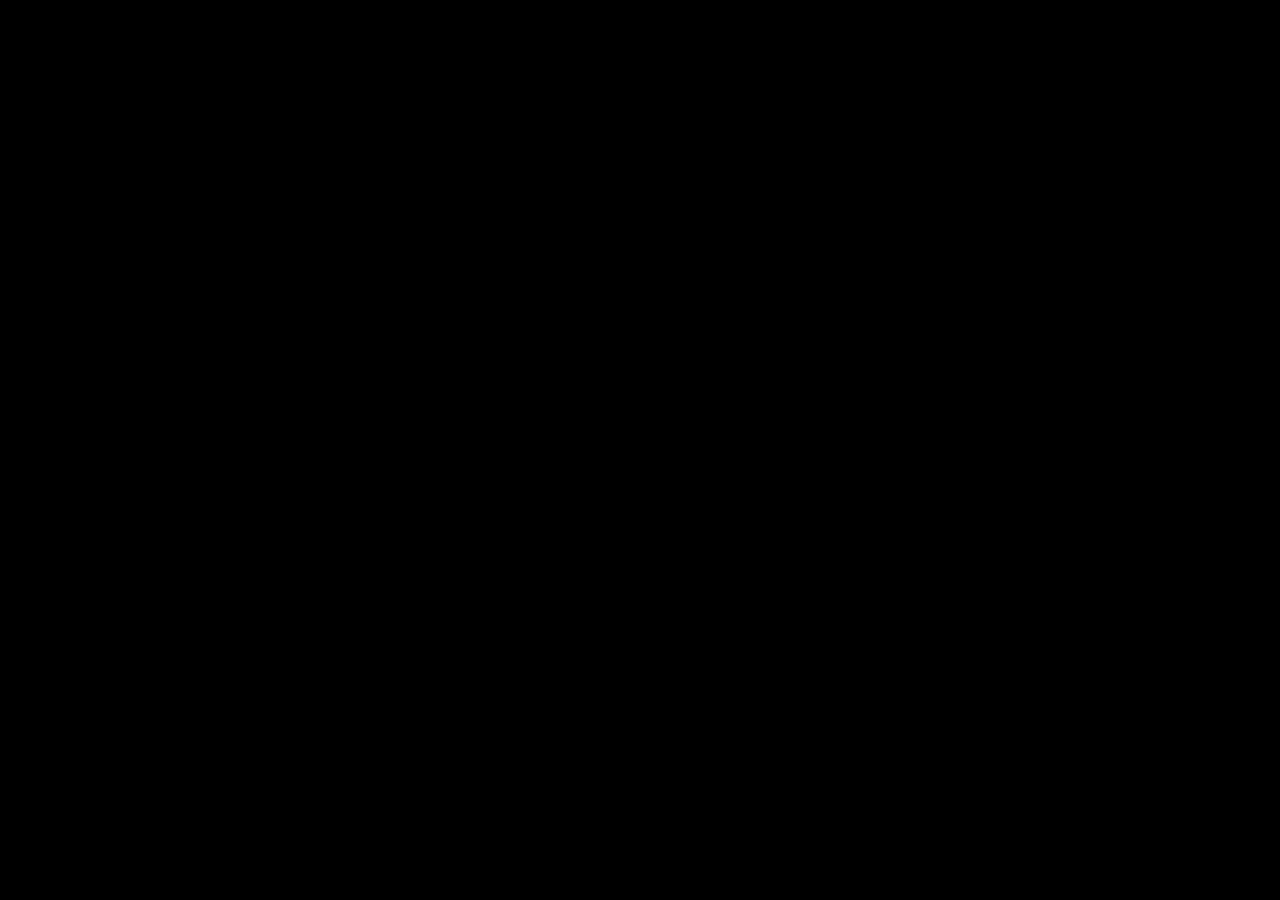
==== commit c8b74a32: "Add initial HTML structure with video background" ====
--- a/index.html
+++ b/index.html
@@ -1,135 +1,46 @@
 <!DOCTYPE html>
-<html lang="en">
+<html lang="sk">
 <head>
-  <meta charset="UTF-8">
-  <meta name="viewport" content="width=device-width, initial-scale=1.0">
-  <title>In Loving Memory - MemorialQR</title>
-  <link rel="preconnect" href="https://fonts.googleapis.com">
-  <link rel="preconnect" href="https://fonts.gstatic.com" crossorigin>
-  <link href="https://fonts.googleapis.com/css2?family=Cormorant+Garamond:wght@400;600;700&family=Inter:wght@300;400;500&display=swap" rel="stylesheet">
-  <link rel="stylesheet" href="style.css">
+    <meta charset="UTF-8">
+    <meta name="viewport" content="width=device-width, initial-scale=1.0">
+    <title>Memorial QR</title>
+    <style>
+        /* Odstránenie okrajov a nastavenie pozadia */
+        body, html {
+            margin: 0;
+            padding: 0;
+            width: 100%;
+            height: 100%;
+            overflow: hidden;
+            background-color: #000; /* Čierne pozadie počas načítavania */
+        }
+
+        /* Video na celú obrazovku */
+        #intro-video {
+            position: fixed;
+            top: 0;
+            left: 0;
+            width: 100%;
+            height: 100%;
+            object-fit: cover; /* Video sa prispôsobí obrazovke bez skreslenia */
+        }
+    </style>
 </head>
 <body>
 
-  <header class="hero">
-    <div class="hero-overlay"></div>
-    <div class="hero-content">
-      <div class="portrait-wrapper">
-        <img src="https://images.unsplash.com/photo-1661500291225-0fcdd4344c45?q=80&w=627&auto=format&fit=crop&ixlib=rb-4.1.0&ixid=M3wxMjA3fDB8MHxwaG90by1wYWdlfHx8fGVufDB8fHx8fA%3D%3D" alt="Arthur Pendelton" class="portrait">
-      </div>
-      <p class="subtitle">In Loving Memory Of</p>
-      <h1>Arthur Pendelton</h1>
-      <p class="dates">1942 – 2021</p>
-      <blockquote class="quote">"My heart, my love, and my lifetime of memories stay with you forever."</blockquote>
-    </div>
-  </header>
+    <video id="intro-video" autoplay muted playsinline>
+        <source src="video.mp4" type="video/mp4">
+        Váš prehliadač nepodporuje prehrávanie videí.
+    </video>
 
-  <main class="container">
+    <script>
+        const video = document.getElementById('intro-video');
 
-    <section class="section biography">
-      <h2>Life Story</h2>
-      <div class="bio-card">
-        <h3>Early Life & Youth</h3>
-        <p>Arthur was born in a quiet country town where he spent his youth exploring nature and learning the values of hard work, humility, and kindness from his family.</p>
-      </div>
-      <div class="bio-card">
-        <h3>Family & Marriage</h3>
-        <p>In 1968, he married the love of his life, Eleanor. Together they built a warm, welcoming home filled with laughter, dedication, and two wonderful children.</p>
-      </div>
-      <div class="bio-card">
-        <h3>Passions & Legacy</h3>
-        <p>An avid gardener and passionate woodworker, Arthur dedicated his retired years to crafting wooden toys for his grandchildren and cultivating beautiful roses.</p>
-      </div>
-    </section>
+        // Po skončení videa presmeruje na novú stránku
+        video.addEventListener('ended', function() {
+            window.location.href = 'hlavna-stranka.html'; // Zmeňte na adresu vašej cieľovej stránky
+        });
+    </script>
 
-    <section class="section timeline-section">
-      <h2>Key Milestones</h2>
-      <div class="timeline">
-        <div class="timeline-item">
-          <div class="timeline-dot"></div>
-          <div class="timeline-content">
-            <span class="year">1942</span>
-            <p>Born in Oxford, United Kingdom</p>
-          </div>
-        </div>
-        <div class="timeline-item">
-          <div class="timeline-dot"></div>
-          <div class="timeline-content">
-            <span class="year">1964</span>
-            <p>Graduated with First-Class Honors in Engineering</p>
-          </div>
-        </div>
-        <div class="timeline-item">
-          <div class="timeline-dot"></div>
-          <div class="timeline-content">
-            <span class="year">1968</span>
-            <p>Married Eleanor Vance</p>
-          </div>
-        </div>
-        <div class="timeline-item">
-          <div class="timeline-dot"></div>
-          <div class="timeline-content">
-            <span class="year">1995</span>
-            <p>Welcomed his first grandchild</p>
-          </div>
-        </div>
-      </div>
-    </section>
-
-    <section class="section gallery-section">
-      <h2>Memory Gallery</h2>
-      <div class="gallery-grid">
-        <img src="https://images.unsplash.com/photo-1514415008039-efa173293080?q=80&w=1473&auto=format&fit=crop&ixlib=rb-4.1.0&ixid=M3wxMjA3fDB8MHxwaG90by1wYWdlfHx8fGVufDB8fHx8fA%3D%3D" class="gallery-img">
-        <img src="https://images.unsplash.com/photo-1723140934387-aef910e0ea61?q=80&w=1470&auto=format&fit=crop&ixlib=rb-4.1.0&ixid=M3wxMjA3fDB8MHxwaG90by1wYWdlfHx8fGVufDB8fHx8fA%3D%3D" alt="Wedding Day" class="gallery-img">
-        <img src="https://plus.unsplash.com/premium_photo-1752521131526-51775cd04842?q=80&w=830&auto=format&fit=crop&ixlib=rb-4.1.0&ixid=M3wxMjA3fDB8MHxwaG90by1wYWdlfHx8fGVufDB8fHx8fA%3D%3D" alt="Man in blue" class="gallery-img">
-        <img src="https://images.unsplash.com/photo-1506744038136-46273834b3fb?auto=format&fit=crop&q=80&w=400" alt="Nature Walk" class="gallery-img">
-        <img src="https://images.unsplash.com/photo-1470071459604-3b5ec3a7fe05?auto=format&fit=crop&q=80&w=400" alt="Landscape" class="gallery-img">
-        
-      </div>
-    </section>
-
-    <section class="section tributes-section">
-      <h2>Tributes & Condolences</h2>
-      
-      <div class="candle-container">
-        <div class="candle" id="candle">
-          <div class="flame" id="flame"></div>
-          <div class="wick"></div>
-        </div>
-        <button id="lightCandleBtn" class="btn-primary">Light a Virtual Candle</button>
-        <p class="candle-counter"><span id="candleCount">42</span> candles lit in Arthur's memory</p>
-      </div>
-
-      <form id="tributeForm" class="tribute-form">
-        <h3>Leave a Message</h3>
-        <input type="text" id="authorName" placeholder="Your Name" required>
-        <textarea id="messageText" rows="4" placeholder="Share a cherished memory or message of sympathy..." required></textarea>
-        <button type="submit" class="btn-secondary">Post Message</button>
-      </form>
-
-      <div id="messagesList" class="messages-list">
-        <div class="message-card">
-          <p class="message-author">Sarah & David</p>
-          <p class="message-body">"Arthur was a true gentleman. We will deeply miss his warm smile and endless stories."</p>
-          <span class="message-date">August 12, 2026</span>
-        </div>
-      </div>
-    </section>
-
-  </main>
-
-  <footer>
-    <p>Powered by <strong>MemorialQR</strong> &copy; 2026</p>
-  </footer>
-
-  <div id="imageModal" class="modal">
-    <span class="modal-close" id="modalClose">&times;</span>
-    <img class="modal-content" id="modalImg">
-    <div class="modal-caption" id="modalCaption"></div>
-  </div>
-
-  <script src="https://www.gstatic.com/firebasejs/10.8.0/firebase-app-compat.js"></script>
-  <script src="https://www.gstatic.com/firebasejs/10.8.0/firebase-database-compat.js"></script>
-  <script src="script.js"></script>
 </body>
 </html>
